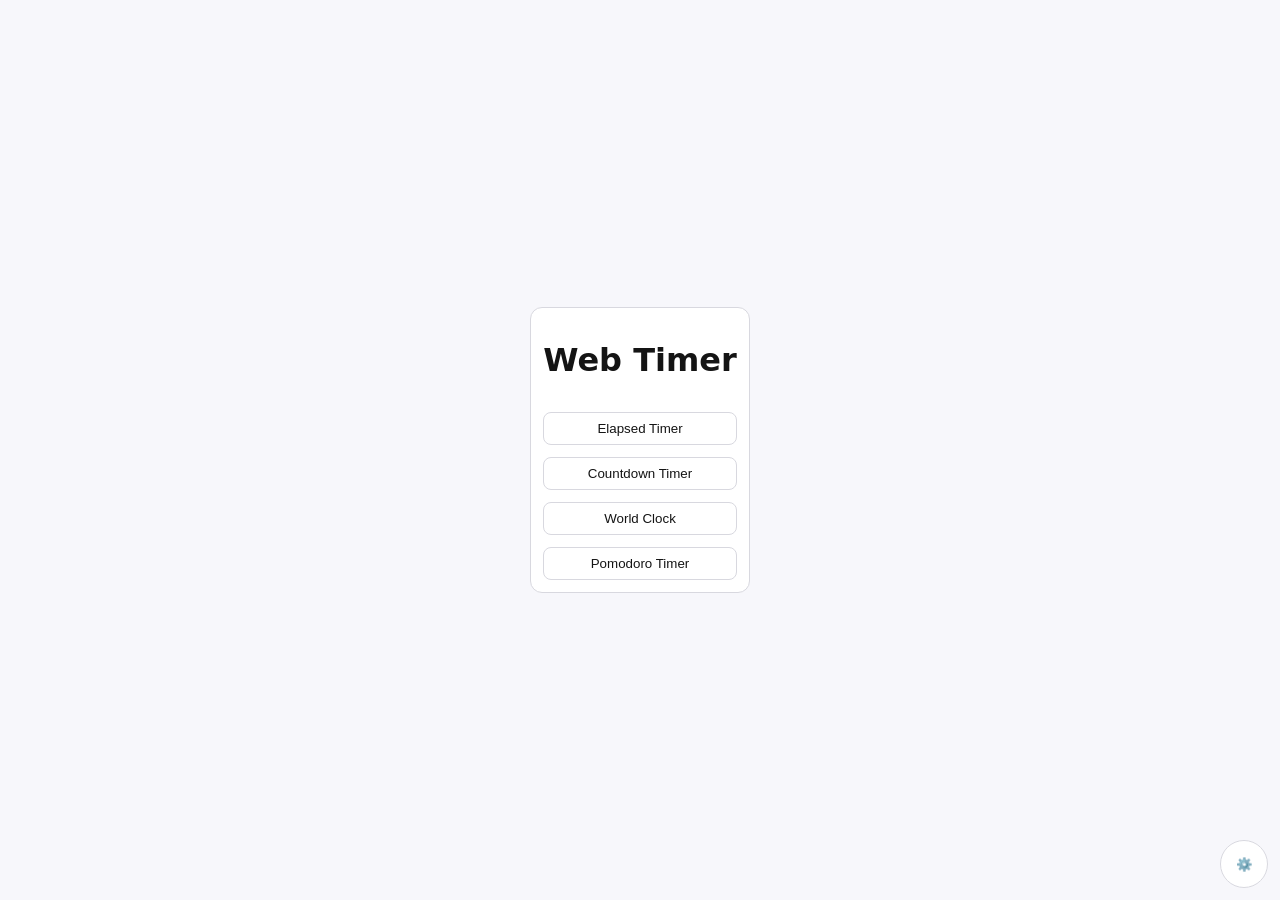
==== index.html @ dd7dc450 "feat: build static multi-clock app with browser-persisted settings" ====
<!DOCTYPE html>
<html lang="en">
<head>
  <meta charset="UTF-8" />
  <meta name="viewport" content="width=device-width, initial-scale=1.0" />
  <title>Web Timer</title>
  <link rel="preconnect" href="https://fonts.googleapis.com">
  <link rel="preconnect" href="https://fonts.gstatic.com" crossorigin>
  <link href="https://fonts.googleapis.com/css2?family=Playfair+Display:ital@1&family=Space+Grotesk:wght@400;700;900&display=swap" rel="stylesheet">
  <link rel="stylesheet" href="./styles.css" />
</head>
<body class="theme-default light">
  <main id="app"></main>

  <button id="settingsToggle" class="settings-fab" aria-label="Open settings">⚙️</button>

  <section id="settingsPanel" class="settings-panel hidden" aria-label="Settings panel">
    <h2>Settings</h2>
    <label>
      <span>Alarm</span>
      <input id="alarmToggle" type="checkbox" />
    </label>
    <label>
      <span>Keep Awake</span>
      <input id="keepAwakeToggle" type="checkbox" />
    </label>
    <label>
      <span>Theme Preset</span>
      <select id="themeSelect">
        <option value="default">default</option>
        <option value="brut">brut</option>
        <option value="cyber">cyber</option>
        <option value="hud">hud</option>
        <option value="bento">bento</option>
        <option value="noir">noir</option>
        <option value="chalk">chalk</option>
        <option value="tokyo">tokyo</option>
        <option value="cassette">cassette</option>
        <option value="betamax">betamax</option>
        <option value="raygun">raygun</option>
        <option value="moonbase">moonbase</option>
      </select>
    </label>
    <label>
      <span>Dark / Light</span>
      <input id="modeToggle" type="checkbox" />
    </label>
  </section>

  <script src="./app.js"></script>
</body>
</html>
---- styles.css ----
:root {
  --bg: #f7f7fb;
  --fg: #141414;
  --panel: #ffffff;
  --border: #d8d8df;
  --accent: #276ef1;
}

* { box-sizing: border-box; }

body {
  margin: 0;
  min-height: 100vh;
  background: var(--bg);
  color: var(--fg);
  font-family: Inter, system-ui, -apple-system, Segoe UI, Roboto, sans-serif;
}

body.dark {
  --bg: #101216;
  --fg: #f3f5f8;
  --panel: #1a1e26;
  --border: #2b3340;
  --accent: #4f8bff;
}

main {
  min-height: 100vh;
  display: grid;
  place-items: center;
  padding: 2rem;
}

.top-controls {
  position: fixed;
  top: 12px;
  left: 12px;
  display: grid;
  gap: 8px;
  width: min(360px, calc(100vw - 24px));
  z-index: 12;
}

.card {
  background: var(--panel);
  border: 1px solid var(--border);
  border-radius: 12px;
  padding: 12px;
}

.controls-grid {
  display: grid;
  grid-template-columns: repeat(2, minmax(0, 1fr));
  gap: 8px;
}

.controls-grid label,
.settings-panel label {
  display: grid;
  gap: 4px;
  font-size: 0.85rem;
}

input, select, button {
  padding: 8px;
  border: 1px solid var(--border);
  border-radius: 8px;
  background: var(--panel);
  color: inherit;
}

button {
  cursor: pointer;
}

.home-list {
  display: grid;
  gap: 12px;
}

.clock-output {
  text-align: center;
  font-size: clamp(2rem, 10vw, 6rem);
  font-weight: 800;
}

.subtext {
  text-align: center;
  opacity: 0.75;
  margin-top: 8px;
}

.row {
  display: flex;
  gap: 8px;
  justify-content: center;
  flex-wrap: wrap;
}

.settings-fab {
  position: fixed;
  right: 12px;
  bottom: 12px;
  width: 48px;
  height: 48px;
  border-radius: 999px;
  border: 1px solid var(--border);
  z-index: 20;
}

.settings-panel {
  position: fixed;
  right: 12px;
  bottom: 68px;
  width: min(320px, calc(100vw - 24px));
  display: grid;
  gap: 10px;
  z-index: 20;
  background: var(--panel);
  border: 1px solid var(--border);
  border-radius: 12px;
  padding: 12px;
}

.settings-panel.hidden { display: none; }

.disabled {
  opacity: 0.45;
  pointer-events: none;
}

.theme-default .theme-select { font-family: inherit; }
.theme-brut .theme-select { background:#fff;border:3px solid #000;border-radius:0;box-shadow:6px 6px 0 #000;font-weight:900; }
.theme-cyber .theme-select { background:#0a0a0f;border:1px solid #00f5ff;color:#00f5ff;text-shadow:0 0 10px #00f5ff;box-shadow:0 0 20px rgba(0,245,255,.2); }
.theme-hud .theme-select { background:#000814;color:#90e0ef;border:1px solid rgba(0,180,216,.3);font-family:"Space Grotesk",monospace;letter-spacing:.1em;text-transform:uppercase; }
.theme-bento .theme-select { background:#f0ede8;border-radius:14px;border:1px solid #ddd9d0; }
.theme-noir .theme-select { background:#111;color:#fff;font-family:"Playfair Display",serif;font-style:italic; }
.theme-chalk .theme-select { background:#2d3a2d;border:6px solid #5c4a3a;color:rgba(255,255,255,.9);font-family:"Playfair Display",serif;box-shadow:inset 0 0 30px rgba(0,0,0,.4); }
.theme-tokyo .theme-select { background:#1a1b26;color:#7aa2f7;font-family:monospace;border:1px solid #24283b; }
.theme-cassette .theme-select { background:#0d0a1a;border:1px solid rgba(255,51,102,.3);border-radius:4px;color:#ff3366;font-family:monospace; }
.theme-betamax .theme-select { background:#0a0a0a;border:2px solid #2a2a2a;border-radius:4px;color:#c0c0c0;font-family:monospace; }
.theme-raygun .theme-select { background:linear-gradient(160deg,#002266,#0033aa);border:3px solid #c0c0c0;border-radius:0;color:#c0c0c0; }
.theme-moonbase .theme-select { background:#080810;border:1px solid rgba(184,184,200,.15);color:#b8b8c8;font-family:monospace; }

.brut{background:#fff;border:3px solid #000;border-radius:0;box-shadow:6px 6px 0 #000;font-weight:900;}
.cyber{background:#0a0a0f;border:1px solid #00f5ff;color:#00f5ff;text-shadow:0 0 10px #00f5ff;box-shadow:0 0 20px rgba(0,245,255,.2);}
.typo-h{font-size:clamp(2rem,8vw,6rem);font-weight:900;letter-spacing:-.04em;line-height:1;font-family:"Space Grotesk",sans-serif;}
.hud{background:#000814;color:#90e0ef;border:1px solid rgba(0,180,216,.3);font-family:"Space Grotesk",monospace;letter-spacing:.1em;text-transform:uppercase;}
.bento{background:#f0ede8;border-radius:14px;border:1px solid #ddd9d0;}
.bento-cell{background:#fff;border:1px solid #ddd9d0;border-radius:8px;padding:12px;}
.noir{background:#111;color:#fff;font-family:"Playfair Display",serif;font-style:italic;}
.noir-accent{color:#cc0000;border-color:#cc0000;}
.chalk{background:#2d3a2d;border:6px solid #5c4a3a;color:rgba(255,255,255,.9);font-family:"Playfair Display",serif;box-shadow:inset 0 0 30px rgba(0,0,0,.4);}
.tokyo{background:#1a1b26;color:#7aa2f7;font-family:monospace;border:1px solid #24283b;}
.tokyo-string{color:#9ece6a;}
.tokyo-comment{color:#565f89;}
.cassette{background:#0d0a1a;border:1px solid rgba(255,51,102,.3);border-radius:4px;color:#ff3366;font-family:monospace;}
.cassette-btn{background:rgba(0,212,212,.15);border:1px solid #00d4d4;color:#00d4d4;}
.cassette-panel{background:rgba(255,51,102,.08);border:1px solid rgba(255,51,102,.2);color:#ff3366;}
.betamax{background:#0a0a0a;border:2px solid #2a2a2a;border-radius:4px;color:#c0c0c0;font-family:monospace;}
.betamax-btn{background:transparent;border:1px solid #c0c0c0;color:#c0c0c0;}
.betamax-accent{color:#e63300;border-left:3px solid #e63300;}
.raygun{background:linear-gradient(160deg,#002266,#0033aa);border:3px solid #c0c0c0;border-radius:0;color:#c0c0c0;}
.raygun-btn{background:#cc2200;border:2px solid #ff4400;color:#fff;text-transform:uppercase;clip-path:polygon(0 0,100% 0,96% 100%,4% 100%);}
.raygun-panel{border:2px solid rgba(192,192,192,.3);border-radius:0;}
.moonbase{background:#080810;border:1px solid rgba(184,184,200,.15);color:#b8b8c8;font-family:monospace;}
.moonbase-btn{background:rgba(136,136,170,.15);border:1px solid #8888aa;color:#b8b8c8;text-transform:uppercase;}
.moonbase-panel{border-left:3px solid #8888aa;color:#5a5a7a;}
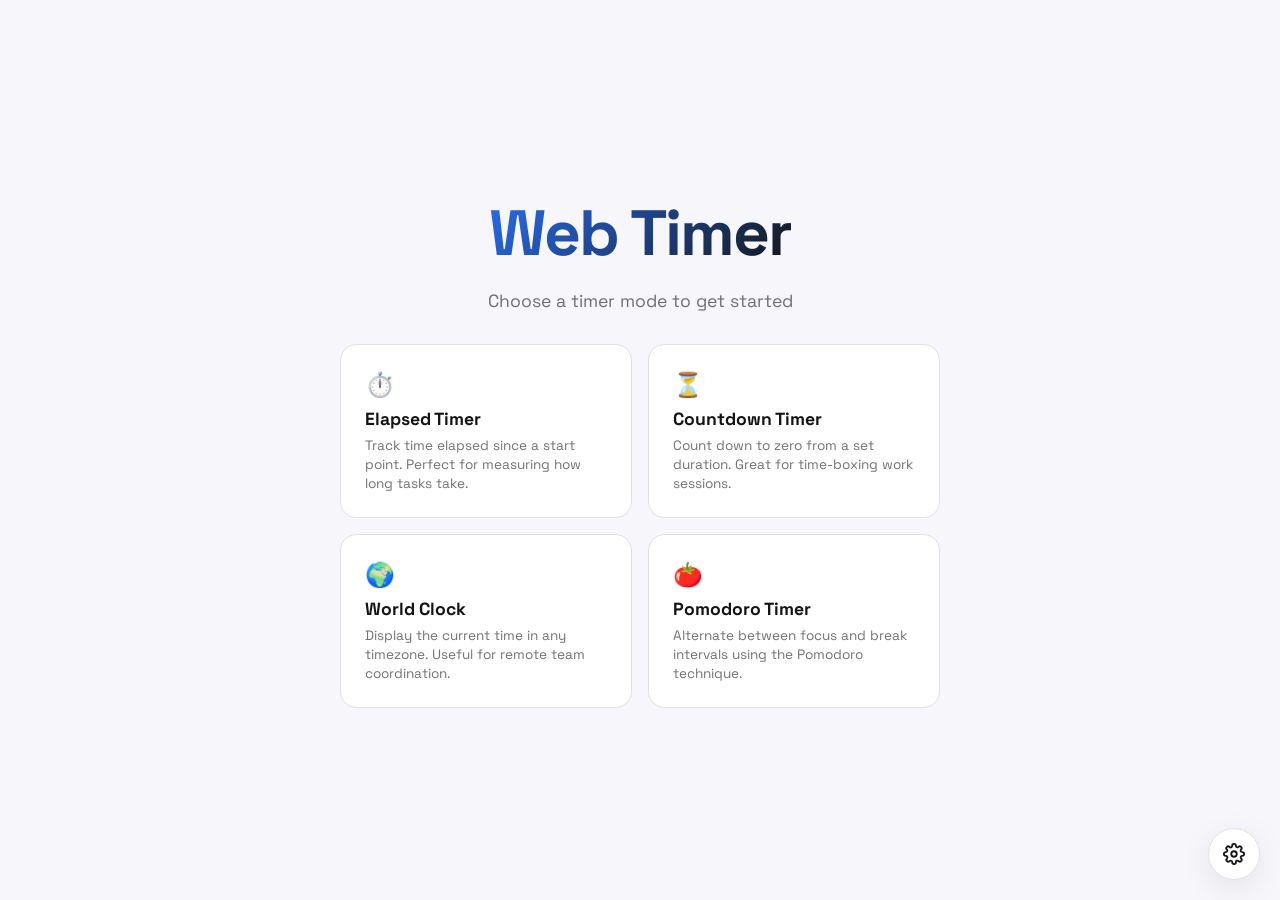
==== commit 32756dba: "Complete redesign: responsive layout, cohesive themes, animations, and UX improvements Major changes" ====
--- a/index.html
+++ b/index.html
@@ -4,47 +4,71 @@
   <meta charset="UTF-8" />
   <meta name="viewport" content="width=device-width, initial-scale=1.0" />
   <title>Web Timer</title>
+  <meta name="description" content="A beautiful, responsive web timer with multiple clock modes and themes." />
   <link rel="preconnect" href="https://fonts.googleapis.com">
   <link rel="preconnect" href="https://fonts.gstatic.com" crossorigin>
-  <link href="https://fonts.googleapis.com/css2?family=Playfair+Display:ital@1&family=Space+Grotesk:wght@400;700;900&display=swap" rel="stylesheet">
+  <link href="https://fonts.googleapis.com/css2?family=Playfair+Display:ital,wght@0,400;1,400&family=Space+Grotesk:wght@300;400;700;900&family=JetBrains+Mono:wght@400;700&display=swap" rel="stylesheet">
   <link rel="stylesheet" href="./styles.css" />
 </head>
 <body class="theme-default light">
   <main id="app"></main>
 
-  <button id="settingsToggle" class="settings-fab" aria-label="Open settings">⚙️</button>
+  <button id="settingsToggle" class="settings-fab" aria-label="Toggle settings panel" title="Settings">
+    <svg width="22" height="22" viewBox="0 0 24 24" fill="none" stroke="currentColor" stroke-width="2" stroke-linecap="round" stroke-linejoin="round">
+      <circle cx="12" cy="12" r="3"></circle>
+      <path d="M19.4 15a1.65 1.65 0 0 0 .33 1.82l.06.06a2 2 0 0 1-2.83 2.83l-.06-.06a1.65 1.65 0 0 0-1.82-.33 1.65 1.65 0 0 0-1 1.51V21a2 2 0 0 1-4 0v-.09A1.65 1.65 0 0 0 9 19.4a1.65 1.65 0 0 0-1.82.33l-.06.06a2 2 0 0 1-2.83-2.83l.06-.06A1.65 1.65 0 0 0 4.68 15a1.65 1.65 0 0 0-1.51-1H3a2 2 0 0 1 0-4h.09A1.65 1.65 0 0 0 4.6 9a1.65 1.65 0 0 0-.33-1.82l-.06-.06a2 2 0 0 1 2.83-2.83l.06.06A1.65 1.65 0 0 0 9 4.68a1.65 1.65 0 0 0 1-1.51V3a2 2 0 0 1 4 0v.09a1.65 1.65 0 0 0 1 1.51 1.65 1.65 0 0 0 1.82-.33l.06-.06a2 2 0 0 1 2.83 2.83l-.06.06A1.65 1.65 0 0 0 19.4 9a1.65 1.65 0 0 0 1.51 1H21a2 2 0 0 1 0 4h-.09a1.65 1.65 0 0 0-1.51 1z"></path>
+    </svg>
+  </button>
 
   <section id="settingsPanel" class="settings-panel hidden" aria-label="Settings panel">
-    <h2>Settings</h2>
-    <label>
-      <span>Alarm</span>
-      <input id="alarmToggle" type="checkbox" />
-    </label>
-    <label>
-      <span>Keep Awake</span>
-      <input id="keepAwakeToggle" type="checkbox" />
-    </label>
-    <label>
-      <span>Theme Preset</span>
-      <select id="themeSelect">
-        <option value="default">default</option>
-        <option value="brut">brut</option>
-        <option value="cyber">cyber</option>
-        <option value="hud">hud</option>
-        <option value="bento">bento</option>
-        <option value="noir">noir</option>
-        <option value="chalk">chalk</option>
-        <option value="tokyo">tokyo</option>
-        <option value="cassette">cassette</option>
-        <option value="betamax">betamax</option>
-        <option value="raygun">raygun</option>
-        <option value="moonbase">moonbase</option>
-      </select>
-    </label>
-    <label>
-      <span>Dark / Light</span>
-      <input id="modeToggle" type="checkbox" />
-    </label>
+    <div class="settings-header">
+      <h2>Settings</h2>
+      <button id="settingsClose" class="settings-close" aria-label="Close settings">&times;</button>
+    </div>
+    <div class="settings-body">
+      <label class="setting-row">
+        <span class="setting-label">Alarm</span>
+        <span class="setting-desc">Sound alert when timer ends</span>
+        <label class="toggle-switch">
+          <input id="alarmToggle" type="checkbox" />
+          <span class="toggle-slider"></span>
+        </label>
+      </label>
+      <label class="setting-row">
+        <span class="setting-label">Keep Awake</span>
+        <span class="setting-desc">Prevent screen from sleeping</span>
+        <label class="toggle-switch">
+          <input id="keepAwakeToggle" type="checkbox" />
+          <span class="toggle-slider"></span>
+        </label>
+      </label>
+      <div class="setting-row">
+        <span class="setting-label">Theme</span>
+        <span class="setting-desc">Choose a visual style</span>
+        <select id="themeSelect" class="theme-select">
+          <option value="default">Default</option>
+          <option value="brut">Brutalist</option>
+          <option value="cyber">Cyberpunk</option>
+          <option value="hud">HUD</option>
+          <option value="bento">Bento</option>
+          <option value="noir">Noir</option>
+          <option value="chalk">Chalkboard</option>
+          <option value="tokyo">Tokyo Night</option>
+          <option value="cassette">Cassette</option>
+          <option value="betamax">Betamax</option>
+          <option value="raygun">Raygun</option>
+          <option value="moonbase">Moonbase</option>
+        </select>
+      </div>
+      <label class="setting-row">
+        <span class="setting-label">Dark / Light</span>
+        <span class="setting-desc">Toggle dark mode</span>
+        <label class="toggle-switch">
+          <input id="modeToggle" type="checkbox" />
+          <span class="toggle-slider"></span>
+        </label>
+      </label>
+    </div>
   </section>
 
   <script src="./app.js"></script>
--- a/styles.css
+++ b/styles.css
@@ -1,168 +1,914 @@
+/* ===== CSS Custom Properties ===== */
 :root {
   --bg: #f7f7fb;
   --fg: #141414;
   --panel: #ffffff;
-  --border: #d8d8df;
+  --border: #e0e0e6;
   --accent: #276ef1;
-}
-
-* { box-sizing: border-box; }
+  --accent-glow: rgba(39, 110, 241, 0.15);
+  --radius: 16px;
+  --radius-sm: 10px;
+  --shadow: 0 8px 32px rgba(0,0,0,0.08);
+  --shadow-lg: 0 16px 64px rgba(0,0,0,0.12);
+  --transition: 0.3s cubic-bezier(0.4, 0, 0.2, 1);
+  --font-main: 'Space Grotesk', system-ui, -apple-system, sans-serif;
+  --font-mono: 'JetBrains Mono', 'SF Mono', monospace;
+  --font-display: 'Space Grotesk', sans-serif;
+}
+
+/* ===== Reset ===== */
+*, *::before, *::after { box-sizing: border-box; margin: 0; padding: 0; }
+
+html, body {
+  height: 100%;
+  overflow: hidden;
+}
 
 body {
-  margin: 0;
-  min-height: 100vh;
   background: var(--bg);
   color: var(--fg);
-  font-family: Inter, system-ui, -apple-system, Segoe UI, Roboto, sans-serif;
-}
-
+  font-family: var(--font-main);
+  transition: background var(--transition), color var(--transition);
+}
+
+/* ===== Dark Mode ===== */
 body.dark {
-  --bg: #101216;
-  --fg: #f3f5f8;
-  --panel: #1a1e26;
-  --border: #2b3340;
+  --bg: #0d1017;
+  --fg: #e8ecf0;
+  --panel: #151a23;
+  --border: #252d3a;
   --accent: #4f8bff;
-}
-
+  --accent-glow: rgba(79, 139, 255, 0.2);
+  --shadow: 0 8px 32px rgba(0,0,0,0.3);
+  --shadow-lg: 0 16px 64px rgba(0,0,0,0.4);
+}
+
+/* ===== Main Container ===== */
 main {
-  min-height: 100vh;
+  height: 100vh;
+  width: 100vw;
+  display: flex;
+  align-items: center;
+  justify-content: center;
+  padding: 1rem;
+  position: relative;
+}
+
+/* ===== Home Screen ===== */
+.home-screen {
+  display: flex;
+  flex-direction: column;
+  align-items: center;
+  justify-content: center;
+  gap: 2rem;
+  width: 100%;
+  max-width: 600px;
+  animation: fadeInUp 0.5s ease-out;
+}
+
+.home-title {
+  font-family: var(--font-display);
+  font-size: clamp(2.5rem, 6vw, 4rem);
+  font-weight: 900;
+  letter-spacing: -0.03em;
+  text-align: center;
+  background: linear-gradient(135deg, var(--accent), var(--fg));
+  -webkit-background-clip: text;
+  -webkit-text-fill-color: transparent;
+  background-clip: text;
+}
+
+.home-subtitle {
+  font-size: 1.1rem;
+  opacity: 0.6;
+  text-align: center;
+  margin-top: -1rem;
+}
+
+.home-grid {
   display: grid;
-  place-items: center;
-  padding: 2rem;
-}
-
+  grid-template-columns: repeat(auto-fit, minmax(240px, 1fr));
+  gap: 1rem;
+  width: 100%;
+}
+
+.home-card {
+  background: var(--panel);
+  border: 1px solid var(--border);
+  border-radius: var(--radius);
+  padding: 1.5rem;
+  cursor: pointer;
+  transition: all var(--transition);
+  position: relative;
+  overflow: hidden;
+}
+
+.home-card::before {
+  content: '';
+  position: absolute;
+  top: 0;
+  left: 0;
+  right: 0;
+  height: 3px;
+  background: var(--accent);
+  transform: scaleX(0);
+  transform-origin: left;
+  transition: transform var(--transition);
+}
+
+.home-card:hover {
+  transform: translateY(-2px);
+  box-shadow: var(--shadow);
+  border-color: var(--accent);
+}
+
+.home-card:hover::before {
+  transform: scaleX(1);
+}
+
+.home-card:active {
+  transform: translateY(0);
+}
+
+.home-card h3 {
+  font-size: 1.1rem;
+  font-weight: 700;
+  margin-bottom: 0.4rem;
+}
+
+.home-card p {
+  font-size: 0.85rem;
+  opacity: 0.6;
+  line-height: 1.4;
+}
+
+.home-card .card-icon {
+  font-size: 1.5rem;
+  margin-bottom: 0.5rem;
+  display: block;
+}
+
+/* ===== Clock Display ===== */
+.clock-container {
+  display: flex;
+  flex-direction: column;
+  align-items: center;
+  justify-content: center;
+  width: 100%;
+  height: 100%;
+  position: relative;
+  animation: fadeIn 0.4s ease-out;
+}
+
+.clock-title {
+  font-family: var(--font-display);
+  font-size: clamp(1.5rem, 4vw, 2.5rem);
+  font-weight: 700;
+  letter-spacing: -0.02em;
+  opacity: 0.85;
+  margin-bottom: 1rem;
+  text-align: center;
+  transition: opacity var(--transition);
+}
+
+.clock-output {
+  font-family: var(--font-mono);
+  font-size: clamp(4rem, 15vw, 12rem);
+  font-weight: 700;
+  letter-spacing: -0.02em;
+  line-height: 1;
+  text-align: center;
+  color: var(--accent);
+  transition: color 0.2s ease;
+  text-shadow: 0 0 40px var(--accent-glow);
+  user-select: none;
+}
+
+.clock-subtext {
+  font-size: clamp(0.85rem, 1.5vw, 1.1rem);
+  opacity: 0.5;
+  margin-top: 1rem;
+  text-align: center;
+  font-family: var(--font-mono);
+  letter-spacing: 0.05em;
+  text-transform: uppercase;
+}
+
+.clock-actions {
+  display: flex;
+  gap: 0.75rem;
+  margin-top: 2rem;
+  flex-wrap: wrap;
+  justify-content: center;
+}
+
+.clock-actions button {
+  padding: 0.6rem 1.5rem;
+  border: 1px solid var(--border);
+  border-radius: var(--radius-sm);
+  background: var(--panel);
+  color: var(--fg);
+  font-family: var(--font-main);
+  font-size: 0.9rem;
+  font-weight: 500;
+  cursor: pointer;
+  transition: all var(--transition);
+}
+
+.clock-actions button:hover {
+  border-color: var(--accent);
+  background: var(--accent-glow);
+  transform: translateY(-1px);
+}
+
+.clock-actions button:active {
+  transform: translateY(0);
+}
+
+/* ===== Top Controls ===== */
 .top-controls {
   position: fixed;
-  top: 12px;
-  left: 12px;
-  display: grid;
-  gap: 8px;
-  width: min(360px, calc(100vw - 24px));
+  top: 1rem;
+  left: 1rem;
   z-index: 12;
-}
-
-.card {
+  width: min(340px, calc(100vw - 2rem));
+  animation: slideInLeft 0.4s ease-out;
+}
+
+.controls-card {
   background: var(--panel);
   border: 1px solid var(--border);
-  border-radius: 12px;
-  padding: 12px;
-}
-
-.controls-grid {
+  border-radius: var(--radius);
+  padding: 1rem;
+  box-shadow: var(--shadow);
+  backdrop-filter: blur(12px);
+}
+
+.controls-toggle {
+  display: flex;
+  align-items: center;
+  justify-content: space-between;
+  cursor: pointer;
+  padding: 0.25rem 0;
+  user-select: none;
+}
+
+.controls-toggle h3 {
+  font-size: 0.85rem;
+  font-weight: 600;
+  opacity: 0.7;
+  text-transform: uppercase;
+  letter-spacing: 0.05em;
+}
+
+.controls-toggle .chevron {
+  transition: transform var(--transition);
+  opacity: 0.5;
+  font-size: 0.8rem;
+}
+
+.controls-toggle .chevron.open {
+  transform: rotate(180deg);
+}
+
+.controls-body {
   display: grid;
-  grid-template-columns: repeat(2, minmax(0, 1fr));
-  gap: 8px;
-}
-
-.controls-grid label,
-.settings-panel label {
-  display: grid;
-  gap: 4px;
+  grid-template-columns: 1fr 1fr;
+  gap: 0.75rem;
+  overflow: hidden;
+  max-height: 0;
+  opacity: 0;
+  transition: max-height 0.4s ease, opacity 0.3s ease, margin 0.3s ease;
+  margin-top: 0;
+}
+
+.controls-body.expanded {
+  max-height: 400px;
+  opacity: 1;
+  margin-top: 0.75rem;
+}
+
+.controls-body label {
+  display: flex;
+  flex-direction: column;
+  gap: 0.25rem;
+  font-size: 0.75rem;
+  font-weight: 500;
+  text-transform: uppercase;
+  letter-spacing: 0.04em;
+  opacity: 0.7;
+}
+
+.controls-body input,
+.controls-body select {
+  padding: 0.5rem 0.6rem;
+  border: 1px solid var(--border);
+  border-radius: var(--radius-sm);
+  background: var(--bg);
+  color: var(--fg);
+  font-family: var(--font-main);
   font-size: 0.85rem;
-}
-
-input, select, button {
-  padding: 8px;
-  border: 1px solid var(--border);
-  border-radius: 8px;
-  background: var(--panel);
-  color: inherit;
-}
-
-button {
+  transition: border-color var(--transition), box-shadow var(--transition);
+  width: 100%;
+}
+
+.controls-body input:focus,
+.controls-body select:focus {
+  outline: none;
+  border-color: var(--accent);
+  box-shadow: 0 0 0 3px var(--accent-glow);
+}
+
+.controls-body input[type="color"] {
+  height: 36px;
+  padding: 2px;
   cursor: pointer;
 }
 
-.home-list {
-  display: grid;
-  gap: 12px;
-}
-
-.clock-output {
-  text-align: center;
-  font-size: clamp(2rem, 10vw, 6rem);
-  font-weight: 800;
-}
-
-.subtext {
-  text-align: center;
-  opacity: 0.75;
-  margin-top: 8px;
-}
-
-.row {
-  display: flex;
-  gap: 8px;
-  justify-content: center;
-  flex-wrap: wrap;
-}
-
+/* ===== Settings Panel ===== */
 .settings-fab {
   position: fixed;
-  right: 12px;
-  bottom: 12px;
-  width: 48px;
-  height: 48px;
-  border-radius: 999px;
+  right: 1.25rem;
+  bottom: 1.25rem;
+  width: 52px;
+  height: 52px;
+  border-radius: 50%;
   border: 1px solid var(--border);
+  background: var(--panel);
+  color: var(--fg);
+  display: flex;
+  align-items: center;
+  justify-content: center;
+  cursor: pointer;
   z-index: 20;
+  box-shadow: var(--shadow);
+  transition: all var(--transition);
+}
+
+.settings-fab:hover {
+  transform: rotate(45deg) scale(1.05);
+  border-color: var(--accent);
+  box-shadow: var(--shadow-lg);
+}
+
+.settings-fab:active {
+  transform: rotate(45deg) scale(0.95);
 }
 
 .settings-panel {
   position: fixed;
-  right: 12px;
-  bottom: 68px;
-  width: min(320px, calc(100vw - 24px));
-  display: grid;
-  gap: 10px;
+  right: 1.25rem;
+  bottom: 5rem;
+  width: min(340px, calc(100vw - 2.5rem));
   z-index: 20;
   background: var(--panel);
   border: 1px solid var(--border);
-  border-radius: 12px;
-  padding: 12px;
-}
-
-.settings-panel.hidden { display: none; }
+  border-radius: var(--radius);
+  box-shadow: var(--shadow-lg);
+  overflow: hidden;
+  transform-origin: bottom right;
+  transition: transform 0.3s cubic-bezier(0.4, 0, 0.2, 1),
+              opacity 0.25s ease;
+  transform: scale(1);
+  opacity: 1;
+}
+
+.settings-panel.hidden {
+  transform: scale(0.9);
+  opacity: 0;
+  pointer-events: none;
+}
+
+.settings-header {
+  display: flex;
+  align-items: center;
+  justify-content: space-between;
+  padding: 1rem 1.25rem;
+  border-bottom: 1px solid var(--border);
+}
+
+.settings-header h2 {
+  font-size: 1rem;
+  font-weight: 700;
+  letter-spacing: -0.01em;
+}
+
+.settings-close {
+  background: none;
+  border: none;
+  color: var(--fg);
+  font-size: 1.5rem;
+  cursor: pointer;
+  opacity: 0.5;
+  transition: opacity var(--transition);
+  line-height: 1;
+  padding: 0;
+}
+
+.settings-close:hover {
+  opacity: 1;
+}
+
+.settings-body {
+  padding: 0.75rem 1.25rem 1.25rem;
+  display: flex;
+  flex-direction: column;
+  gap: 1rem;
+}
+
+.setting-row {
+  display: flex;
+  flex-wrap: wrap;
+  align-items: center;
+  gap: 0.25rem;
+  padding: 0.5rem 0;
+  border-bottom: 1px solid var(--border);
+  cursor: default;
+}
+
+.setting-row:last-child {
+  border-bottom: none;
+}
+
+.setting-label {
+  font-size: 0.9rem;
+  font-weight: 600;
+  flex: 1;
+}
+
+.setting-desc {
+  font-size: 0.75rem;
+  opacity: 0.5;
+  width: 100%;
+  order: 3;
+}
+
+.toggle-switch {
+  position: relative;
+  display: inline-block;
+  width: 44px;
+  height: 24px;
+  cursor: pointer;
+}
+
+.toggle-switch input {
+  opacity: 0;
+  width: 0;
+  height: 0;
+}
+
+.toggle-slider {
+  position: absolute;
+  inset: 0;
+  background: var(--border);
+  border-radius: 24px;
+  transition: background var(--transition);
+}
+
+.toggle-slider::before {
+  content: '';
+  position: absolute;
+  width: 18px;
+  height: 18px;
+  left: 3px;
+  top: 3px;
+  background: white;
+  border-radius: 50%;
+  transition: transform var(--transition);
+  box-shadow: 0 1px 3px rgba(0,0,0,0.2);
+}
+
+.toggle-switch input:checked + .toggle-slider {
+  background: var(--accent);
+}
+
+.toggle-switch input:checked + .toggle-slider::before {
+  transform: translateX(20px);
+}
+
+.toggle-switch input:disabled + .toggle-slider {
+  opacity: 0.4;
+  cursor: not-allowed;
+}
+
+.theme-select {
+  width: 100%;
+  padding: 0.5rem 0.75rem;
+  border: 1px solid var(--border);
+  border-radius: var(--radius-sm);
+  background: var(--bg);
+  color: var(--fg);
+  font-family: var(--font-main);
+  font-size: 0.85rem;
+  cursor: pointer;
+  transition: border-color var(--transition);
+  margin-top: 0.25rem;
+  order: 4;
+}
+
+.theme-select:focus {
+  outline: none;
+  border-color: var(--accent);
+}
 
 .disabled {
-  opacity: 0.45;
+  opacity: 0.4;
   pointer-events: none;
 }
 
-.theme-default .theme-select { font-family: inherit; }
-.theme-brut .theme-select { background:#fff;border:3px solid #000;border-radius:0;box-shadow:6px 6px 0 #000;font-weight:900; }
-.theme-cyber .theme-select { background:#0a0a0f;border:1px solid #00f5ff;color:#00f5ff;text-shadow:0 0 10px #00f5ff;box-shadow:0 0 20px rgba(0,245,255,.2); }
-.theme-hud .theme-select { background:#000814;color:#90e0ef;border:1px solid rgba(0,180,216,.3);font-family:"Space Grotesk",monospace;letter-spacing:.1em;text-transform:uppercase; }
-.theme-bento .theme-select { background:#f0ede8;border-radius:14px;border:1px solid #ddd9d0; }
-.theme-noir .theme-select { background:#111;color:#fff;font-family:"Playfair Display",serif;font-style:italic; }
-.theme-chalk .theme-select { background:#2d3a2d;border:6px solid #5c4a3a;color:rgba(255,255,255,.9);font-family:"Playfair Display",serif;box-shadow:inset 0 0 30px rgba(0,0,0,.4); }
-.theme-tokyo .theme-select { background:#1a1b26;color:#7aa2f7;font-family:monospace;border:1px solid #24283b; }
-.theme-cassette .theme-select { background:#0d0a1a;border:1px solid rgba(255,51,102,.3);border-radius:4px;color:#ff3366;font-family:monospace; }
-.theme-betamax .theme-select { background:#0a0a0a;border:2px solid #2a2a2a;border-radius:4px;color:#c0c0c0;font-family:monospace; }
-.theme-raygun .theme-select { background:linear-gradient(160deg,#002266,#0033aa);border:3px solid #c0c0c0;border-radius:0;color:#c0c0c0; }
-.theme-moonbase .theme-select { background:#080810;border:1px solid rgba(184,184,200,.15);color:#b8b8c8;font-family:monospace; }
-
-.brut{background:#fff;border:3px solid #000;border-radius:0;box-shadow:6px 6px 0 #000;font-weight:900;}
-.cyber{background:#0a0a0f;border:1px solid #00f5ff;color:#00f5ff;text-shadow:0 0 10px #00f5ff;box-shadow:0 0 20px rgba(0,245,255,.2);}
-.typo-h{font-size:clamp(2rem,8vw,6rem);font-weight:900;letter-spacing:-.04em;line-height:1;font-family:"Space Grotesk",sans-serif;}
-.hud{background:#000814;color:#90e0ef;border:1px solid rgba(0,180,216,.3);font-family:"Space Grotesk",monospace;letter-spacing:.1em;text-transform:uppercase;}
-.bento{background:#f0ede8;border-radius:14px;border:1px solid #ddd9d0;}
-.bento-cell{background:#fff;border:1px solid #ddd9d0;border-radius:8px;padding:12px;}
-.noir{background:#111;color:#fff;font-family:"Playfair Display",serif;font-style:italic;}
-.noir-accent{color:#cc0000;border-color:#cc0000;}
-.chalk{background:#2d3a2d;border:6px solid #5c4a3a;color:rgba(255,255,255,.9);font-family:"Playfair Display",serif;box-shadow:inset 0 0 30px rgba(0,0,0,.4);}
-.tokyo{background:#1a1b26;color:#7aa2f7;font-family:monospace;border:1px solid #24283b;}
-.tokyo-string{color:#9ece6a;}
-.tokyo-comment{color:#565f89;}
-.cassette{background:#0d0a1a;border:1px solid rgba(255,51,102,.3);border-radius:4px;color:#ff3366;font-family:monospace;}
-.cassette-btn{background:rgba(0,212,212,.15);border:1px solid #00d4d4;color:#00d4d4;}
-.cassette-panel{background:rgba(255,51,102,.08);border:1px solid rgba(255,51,102,.2);color:#ff3366;}
-.betamax{background:#0a0a0a;border:2px solid #2a2a2a;border-radius:4px;color:#c0c0c0;font-family:monospace;}
-.betamax-btn{background:transparent;border:1px solid #c0c0c0;color:#c0c0c0;}
-.betamax-accent{color:#e63300;border-left:3px solid #e63300;}
-.raygun{background:linear-gradient(160deg,#002266,#0033aa);border:3px solid #c0c0c0;border-radius:0;color:#c0c0c0;}
-.raygun-btn{background:#cc2200;border:2px solid #ff4400;color:#fff;text-transform:uppercase;clip-path:polygon(0 0,100% 0,96% 100%,4% 100%);}
-.raygun-panel{border:2px solid rgba(192,192,192,.3);border-radius:0;}
-.moonbase{background:#080810;border:1px solid rgba(184,184,200,.15);color:#b8b8c8;font-family:monospace;}
-.moonbase-btn{background:rgba(136,136,170,.15);border:1px solid #8888aa;color:#b8b8c8;text-transform:uppercase;}
-.moonbase-panel{border-left:3px solid #8888aa;color:#5a5a7a;}
+/* ===== Progress Ring (for Pomodoro) ===== */
+.progress-ring {
+  position: absolute;
+  top: 50%;
+  left: 50%;
+  transform: translate(-50%, -50%);
+  pointer-events: none;
+  opacity: 0.15;
+}
+
+.progress-ring circle {
+  transition: stroke-dashoffset 0.5s ease;
+}
+
+/* ===== Animations ===== */
+@keyframes fadeIn {
+  from { opacity: 0; }
+  to { opacity: 1; }
+}
+
+@keyframes fadeInUp {
+  from { opacity: 0; transform: translateY(20px); }
+  to { opacity: 1; transform: translateY(0); }
+}
+
+@keyframes slideInLeft {
+  from { opacity: 0; transform: translateX(-20px); }
+  to { opacity: 1; transform: translateX(0); }
+}
+
+@keyframes pulse {
+  0%, 100% { opacity: 1; }
+  50% { opacity: 0.6; }
+}
+
+@keyframes countdownPulse {
+  0% { transform: scale(1); }
+  50% { transform: scale(1.02); }
+  100% { transform: scale(1); }
+}
+
+.clock-output.ending {
+  animation: countdownPulse 1s ease-in-out infinite;
+}
+
+/* ===== Responsive ===== */
+@media (max-width: 768px) {
+  .home-grid {
+    grid-template-columns: 1fr;
+  }
+  
+  .top-controls {
+    top: 0.5rem;
+    left: 0.5rem;
+    width: min(300px, calc(100vw - 1rem));
+  }
+  
+  .clock-output {
+    font-size: clamp(3rem, 18vw, 8rem);
+  }
+  
+  .settings-panel {
+    right: 0.5rem;
+    bottom: 4.5rem;
+    width: min(300px, calc(100vw - 1rem));
+  }
+  
+  .settings-fab {
+    right: 0.75rem;
+    bottom: 0.75rem;
+    width: 46px;
+    height: 46px;
+  }
+}
+
+@media (max-width: 480px) {
+  .clock-output {
+    font-size: clamp(2.5rem, 20vw, 5rem);
+  }
+  
+  .home-title {
+    font-size: clamp(2rem, 10vw, 3rem);
+  }
+}
+
+@media (min-width: 1920px) {
+  .clock-output {
+    font-size: 14rem;
+  }
+  
+  .clock-title {
+    font-size: 3rem;
+  }
+}
+
+/* ===== Theme: Brutalist ===== */
+.theme-brut {
+  --bg: #ffffff;
+  --fg: #000000;
+  --panel: #ffffff;
+  --border: #000000;
+  --accent: #ff0000;
+  --accent-glow: rgba(255, 0, 0, 0.1);
+  --radius: 0px;
+  --radius-sm: 0px;
+  --shadow: 6px 6px 0 #000;
+  --shadow-lg: 8px 8px 0 #000;
+  --font-main: 'Space Grotesk', monospace;
+}
+
+.theme-brut .clock-output {
+  text-shadow: 4px 4px 0 rgba(0,0,0,0.1);
+  font-weight: 900;
+}
+
+.theme-brut .home-card {
+  border-width: 3px;
+}
+
+.theme-brut .home-card:hover {
+  box-shadow: 8px 8px 0 #000;
+}
+
+.theme-brut .settings-fab {
+  border-width: 3px;
+}
+
+/* ===== Theme: Cyberpunk ===== */
+.theme-cyber {
+  --bg: #0a0a0f;
+  --fg: #00f5ff;
+  --panel: #0d0d14;
+  --border: rgba(0, 245, 255, 0.3);
+  --accent: #00f5ff;
+  --accent-glow: rgba(0, 245, 255, 0.2);
+  --shadow: 0 0 20px rgba(0, 245, 255, 0.1);
+  --shadow-lg: 0 0 40px rgba(0, 245, 255, 0.15);
+  --font-main: 'JetBrains Mono', monospace;
+}
+
+.theme-cyber .clock-output {
+  text-shadow: 0 0 20px rgba(0, 245, 255, 0.6), 0 0 40px rgba(0, 245, 255, 0.3);
+}
+
+.theme-cyber .home-card:hover {
+  box-shadow: 0 0 30px rgba(0, 245, 255, 0.2);
+}
+
+.theme-cyber .settings-panel,
+.theme-cyber .controls-card {
+  box-shadow: 0 0 20px rgba(0, 245, 255, 0.1), inset 0 0 20px rgba(0, 245, 255, 0.02);
+}
+
+/* ===== Theme: HUD ===== */
+.theme-hud {
+  --bg: #000814;
+  --fg: #90e0ef;
+  --panel: #001220;
+  --border: rgba(0, 180, 216, 0.3);
+  --accent: #00b4d8;
+  --accent-glow: rgba(0, 180, 216, 0.15);
+  --shadow: 0 4px 20px rgba(0, 180, 216, 0.1);
+  --shadow-lg: 0 8px 40px rgba(0, 180, 216, 0.15);
+  --font-main: 'Space Grotesk', monospace;
+}
+
+.theme-hud .clock-output {
+  letter-spacing: 0.1em;
+  text-transform: uppercase;
+}
+
+.theme-hud .clock-title,
+.theme-hud .clock-subtext {
+  text-transform: uppercase;
+  letter-spacing: 0.15em;
+}
+
+/* ===== Theme: Bento ===== */
+.theme-bento {
+  --bg: #f5f2ed;
+  --fg: #2d2d2d;
+  --panel: #ffffff;
+  --border: #e5e0d8;
+  --accent: #e07a3a;
+  --accent-glow: rgba(224, 122, 58, 0.12);
+  --radius: 20px;
+  --radius-sm: 14px;
+  --shadow: 0 4px 20px rgba(0,0,0,0.04);
+  --shadow-lg: 0 8px 40px rgba(0,0,0,0.06);
+}
+
+.theme-bento .clock-output {
+  font-weight: 300;
+}
+
+.theme-bento .home-card {
+  border-radius: 20px;
+}
+
+/* ===== Theme: Noir ===== */
+.theme-noir {
+  --bg: #0a0a0a;
+  --fg: #f0f0f0;
+  --panel: #111111;
+  --border: #2a2a2a;
+  --accent: #cc0000;
+  --accent-glow: rgba(204, 0, 0, 0.15);
+  --shadow: 0 8px 32px rgba(0,0,0,0.5);
+  --shadow-lg: 0 16px 64px rgba(0,0,0,0.6);
+  --font-main: 'Playfair Display', serif;
+}
+
+.theme-noir .clock-output {
+  font-family: 'Playfair Display', serif;
+  font-style: italic;
+}
+
+.theme-noir .home-title {
+  font-family: 'Playfair Display', serif;
+  font-style: italic;
+}
+
+/* ===== Theme: Chalk ===== */
+.theme-chalk {
+  --bg: #2d3a2d;
+  --fg: rgba(255, 255, 255, 0.9);
+  --panel: #354435;
+  --border: #5c4a3a;
+  --accent: #f0d070;
+  --accent-glow: rgba(240, 208, 112, 0.15);
+  --radius: 4px;
+  --radius-sm: 2px;
+  --shadow: inset 0 0 30px rgba(0,0,0,0.3);
+  --shadow-lg: inset 0 0 50px rgba(0,0,0,0.4);
+  --font-main: 'Playfair Display', serif;
+}
+
+.theme-chalk .clock-output {
+  text-shadow: 2px 2px 4px rgba(0,0,0,0.3);
+}
+
+.theme-chalk .home-card {
+  border-width: 3px;
+  border-style: dashed;
+}
+
+/* ===== Theme: Tokyo Night ===== */
+.theme-tokyo {
+  --bg: #1a1b26;
+  --fg: #a9b1d6;
+  --panel: #1f2335;
+  --border: #24283b;
+  --accent: #7aa2f7;
+  --accent-glow: rgba(122, 162, 247, 0.15);
+  --shadow: 0 8px 32px rgba(0,0,0,0.3);
+  --shadow-lg: 0 16px 64px rgba(0,0,0,0.4);
+  --font-main: 'JetBrains Mono', monospace;
+}
+
+.theme-tokyo .clock-subtext {
+  color: #9ece6a;
+}
+
+.theme-tokyo .home-card p {
+  color: #565f89;
+}
+
+/* ===== Theme: Cassette ===== */
+.theme-cassette {
+  --bg: #0d0a1a;
+  --fg: #e0d0f0;
+  --panel: #130f22;
+  --border: rgba(255, 51, 102, 0.3);
+  --accent: #ff3366;
+  --accent-glow: rgba(255, 51, 102, 0.15);
+  --shadow: 0 8px 32px rgba(255, 51, 102, 0.08);
+  --shadow-lg: 0 16px 64px rgba(255, 51, 102, 0.12);
+  --font-main: 'JetBrains Mono', monospace;
+}
+
+.theme-cassette .clock-output {
+  text-shadow: 0 0 20px rgba(255, 51, 102, 0.5);
+}
+
+.theme-cassette .clock-actions button:hover {
+  background: rgba(0, 212, 212, 0.15);
+  border-color: #00d4d4;
+  color: #00d4d4;
+}
+
+/* ===== Theme: Betamax ===== */
+.theme-betamax {
+  --bg: #0a0a0a;
+  --fg: #c0c0c0;
+  --panel: #111111;
+  --border: #2a2a2a;
+  --accent: #e63300;
+  --accent-glow: rgba(230, 51, 0, 0.15);
+  --shadow: 0 4px 20px rgba(0,0,0,0.4);
+  --shadow-lg: 0 8px 40px rgba(0,0,0,0.5);
+  --font-main: 'JetBrains Mono', monospace;
+}
+
+.theme-betamax .clock-output {
+  letter-spacing: 0.05em;
+}
+
+.theme-betamax .home-card {
+  border-left: 3px solid var(--accent);
+}
+
+/* ===== Theme: Raygun ===== */
+.theme-raygun {
+  --bg: #001133;
+  --fg: #c0c0c0;
+  --panel: #001a44;
+  --border: rgba(192, 192, 192, 0.3);
+  --accent: #ff4400;
+  --accent-glow: rgba(255, 68, 0, 0.15);
+  --radius: 0px;
+  --radius-sm: 0px;
+  --shadow: 0 4px 20px rgba(0,0,0,0.3);
+  --shadow-lg: 0 8px 40px rgba(0,0,0,0.4);
+  --font-main: 'Space Grotesk', sans-serif;
+}
+
+.theme-raygun .clock-output {
+  text-transform: uppercase;
+  letter-spacing: 0.05em;
+}
+
+.theme-raygun .home-card:hover {
+  background: rgba(255, 68, 0, 0.1);
+}
+
+.theme-raygun .clock-actions button:hover {
+  background: #cc2200;
+  border-color: #ff4400;
+  color: #fff;
+}
+
+/* ===== Theme: Moonbase ===== */
+.theme-moonbase {
+  --bg: #080810;
+  --fg: #b8b8c8;
+  --panel: #0c0c18;
+  --border: rgba(184, 184, 200, 0.15);
+  --accent: #8888aa;
+  --accent-glow: rgba(136, 136, 170, 0.15);
+  --shadow: 0 8px 32px rgba(0,0,0,0.4);
+  --shadow-lg: 0 16px 64px rgba(0,0,0,0.5);
+  --font-main: 'JetBrains Mono', monospace;
+}
+
+.theme-moonbase .clock-output {
+  letter-spacing: 0.08em;
+  text-transform: uppercase;
+}
+
+.theme-moonbase .clock-subtext {
+  text-transform: uppercase;
+  letter-spacing: 0.2em;
+}
+
+.theme-moonbase .home-card {
+  border-left: 3px solid var(--accent);
+}
+
+/* ===== Utility ===== */
+.hidden-accessible {
+  position: absolute;
+  width: 1px;
+  height: 1px;
+  overflow: hidden;
+  clip: rect(0, 0, 0, 0);
+}
+
+/* Keyboard focus styles */
+:focus-visible {
+  outline: 2px solid var(--accent);
+  outline-offset: 2px;
+}
+
+/* Smooth scrollbar for settings */
+.settings-body::-webkit-scrollbar {
+  width: 4px;
+}
+
+.settings-body::-webkit-scrollbar-track {
+  background: transparent;
+}
+
+.settings-body::-webkit-scrollbar-thumb {
+  background: var(--border);
+  border-radius: 2px;
+}
